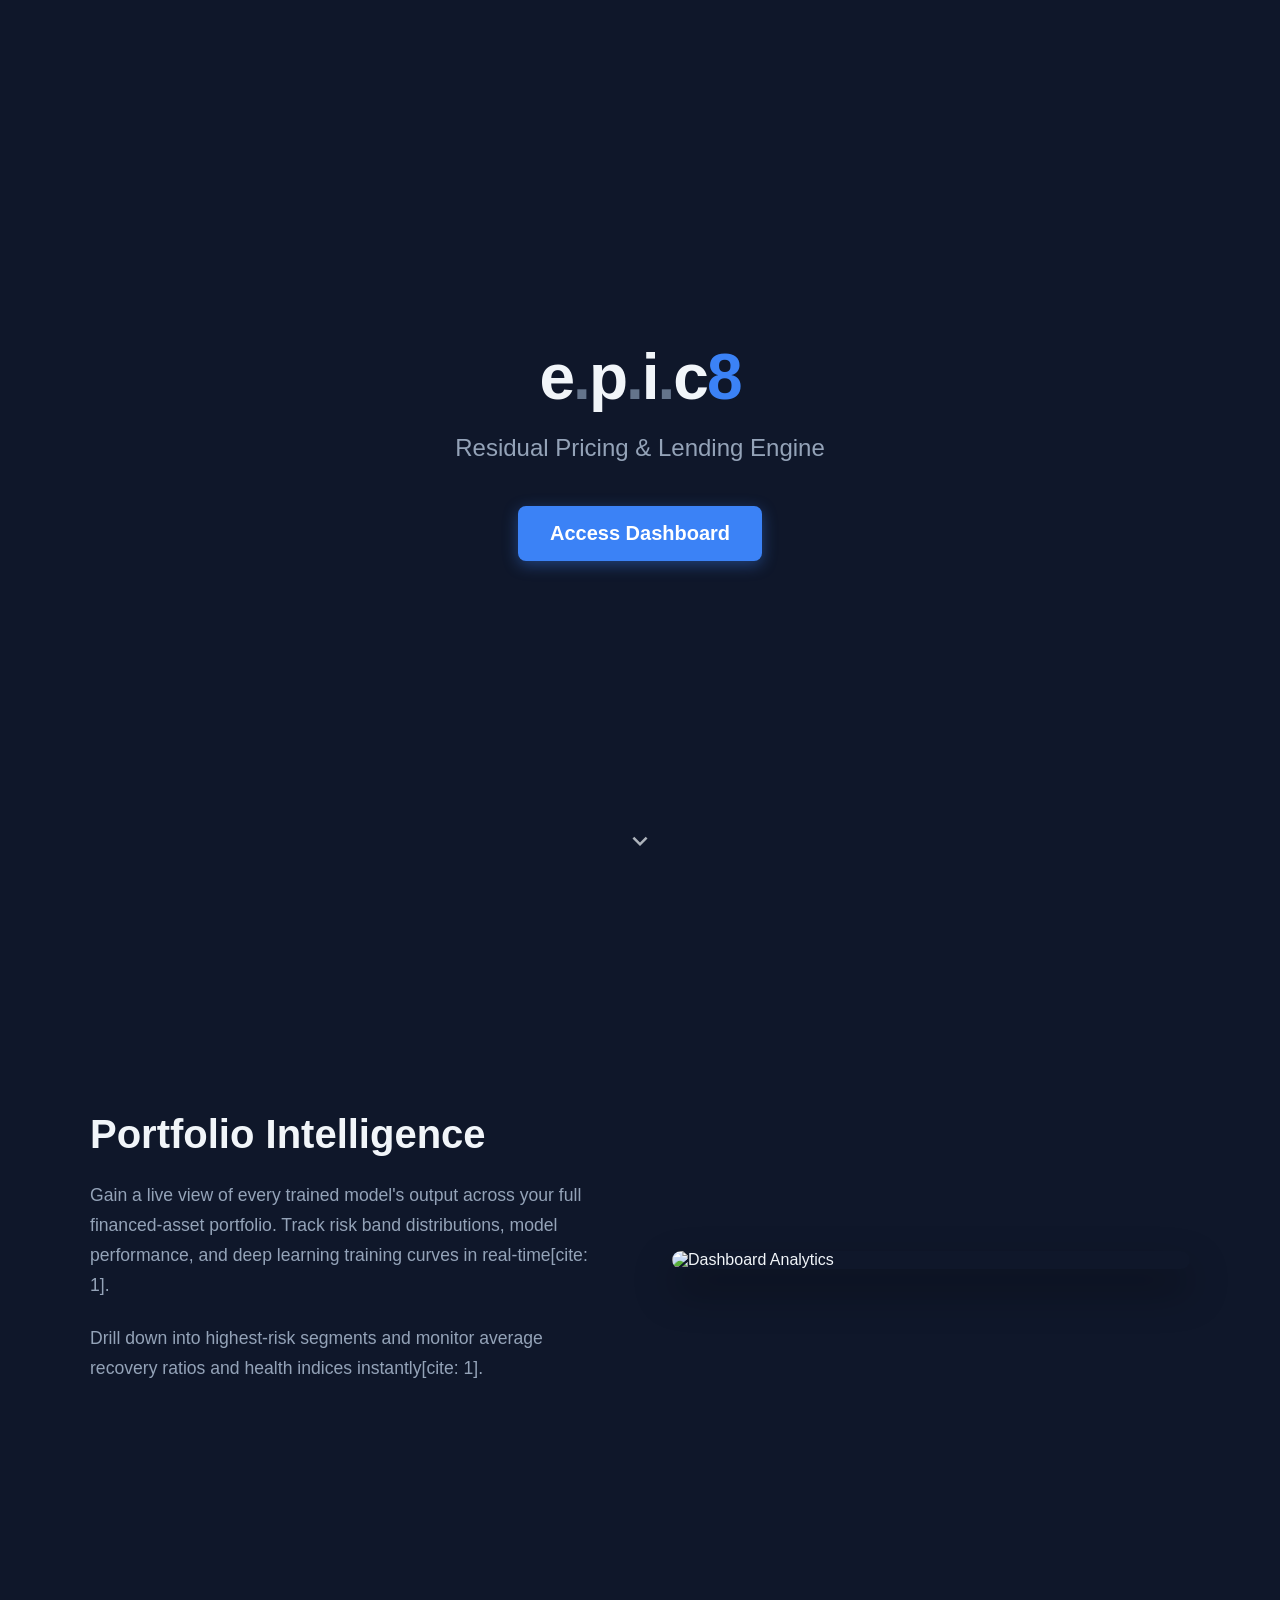
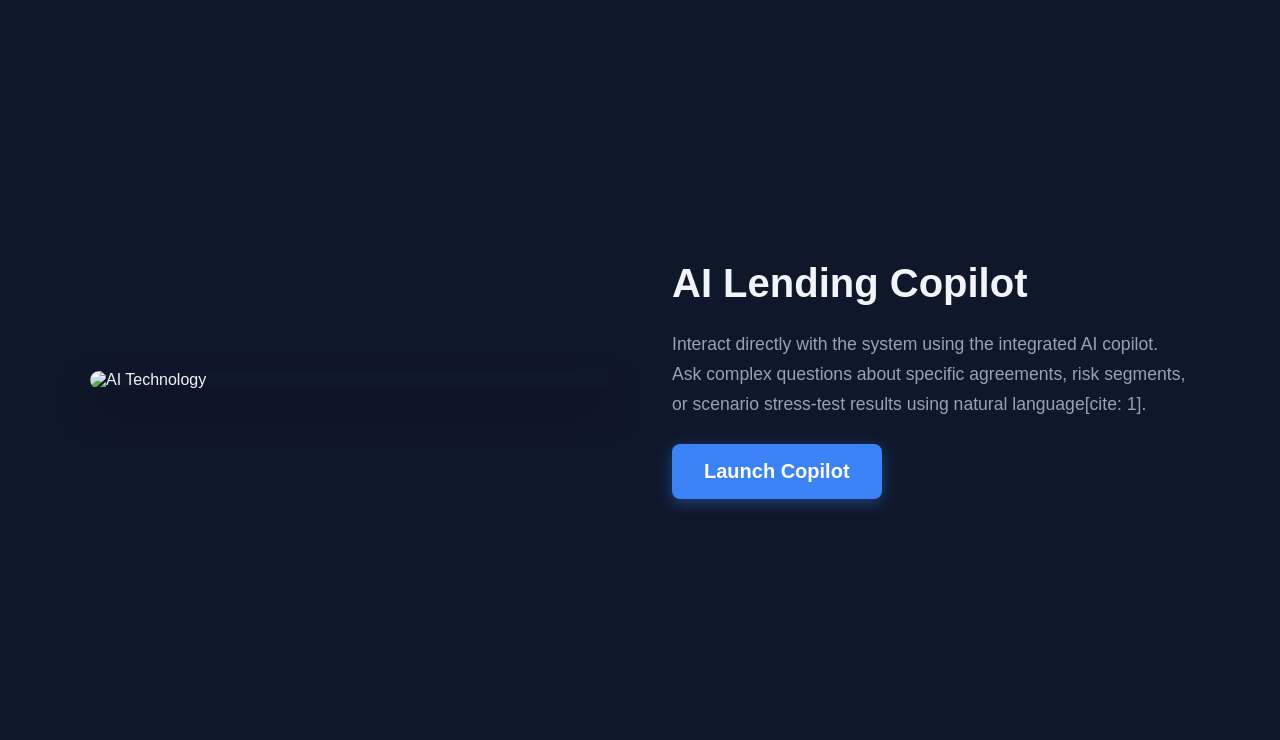
==== frontend/welcome.html @ 8f87a844 "Initial Commit" ====
<!DOCTYPE html>
<html lang="en">
<head>
<meta charset="UTF-8">
<meta name="viewport" content="width=device-width, initial-scale=1.0">
<title>Welcome - TVS Credit EPIC 8</title>
<style>
  :root {
    --bg-dark: #0f172a;
    --bg-card: #1e293b;
    --text-main: #f1f5f9;
    --text-muted: #94a3b8;
    --accent: #3b82f6;
    --accent-hover: #2563eb;
  }

  * {
    margin: 0;
    padding: 0;
    box-sizing: border-box;
  }

  html {
    scroll-behavior: smooth;
  }

  body {
    font-family: -apple-system, BlinkMacSystemFont, "Segoe UI", Roboto, Helvetica, Arial, sans-serif;
    background-color: var(--bg-dark);
    color: var(--text-main);
    overflow-x: hidden;
  }

  /* --- BRANDING --- */
  .brand-mark {
    font-size: 4rem;
    font-weight: 800;
    letter-spacing: -2px;
    margin-bottom: 1rem;
  }
  .brand-mark span { color: #64748b; }
  .brand-8 { color: var(--accent) !important; }
  
  /* --- HERO SECTION --- */
  .hero {
    height: 100vh;
    display: flex;
    flex-direction: column;
    align-items: center;
    justify-content: center;
    text-align: center;
    background: linear-gradient(rgba(15, 23, 42, 0.8), rgba(15, 23, 42, 0.95)), url('https://images.unsplash.com/photo-1551288049-bebda4e38f71?auto=format&fit=crop&q=80&w=2070') center/cover;
    padding: 2rem;
    position: relative;
  }

  .hero p {
    font-size: 1.5rem;
    color: var(--text-muted);
    max-width: 600px;
    margin-bottom: 2.5rem;
    line-height: 1.5;
  }

  .btn {
    display: inline-block;
    padding: 16px 32px;
    background-color: var(--accent);
    color: #fff;
    text-decoration: none;
    font-size: 1.25rem;
    font-weight: 600;
    border-radius: 8px;
    transition: all 0.3s ease;
    box-shadow: 0 4px 15px rgba(59, 130, 246, 0.4);
  }

  .btn:hover {
    background-color: var(--accent-hover);
    transform: translateY(-3px);
    box-shadow: 0 6px 20px rgba(59, 130, 246, 0.6);
  }

  .scroll-indicator {
    position: absolute;
    bottom: 40px;
    animation: bounce 2s infinite;
    opacity: 0.7;
  }
  .scroll-indicator svg {
    width: 30px;
    height: 30px;
    fill: var(--text-main);
  }

  @keyframes bounce {
    0%, 20%, 50%, 80%, 100% { transform: translateY(0); }
    40% { transform: translateY(-15px); }
    60% { transform: translateY(-7px); }
  }

  /* --- INFO SECTIONS --- */
  .section {
    min-height: 80vh;
    padding: 6rem 2rem;
    display: flex;
    align-items: center;
    justify-content: center;
  }

  .container {
    max-width: 1100px;
    width: 100%;
    display: flex;
    align-items: center;
    gap: 4rem;
  }

  .container.reverse {
    flex-direction: row-reverse;
  }

  .content {
    flex: 1;
  }

  .content h2 {
    font-size: 2.5rem;
    margin-bottom: 1.5rem;
  }

  .content p {
    font-size: 1.1rem;
    color: var(--text-muted);
    line-height: 1.7;
    margin-bottom: 1.5rem;
  }

  .image-wrapper {
    flex: 1;
    border-radius: 12px;
    overflow: hidden;
    box-shadow: 0 20px 40px rgba(0,0,0,0.4);
  }

  .image-wrapper img {
    width: 100%;
    height: auto;
    display: block;
    transition: transform 0.5s ease;
  }

  .image-wrapper:hover img {
    transform: scale(1.05);
  }

  /* --- SCROLL ANIMATIONS --- */
  .reveal {
    opacity: 0;
    transform: translateY(50px);
    transition: all 0.8s ease-out;
  }

  .reveal.active {
    opacity: 1;
    transform: translateY(0);
  }

  /* --- RESPONSIVE --- */
  @media (max-width: 768px) {
    .container, .container.reverse {
      flex-direction: column;
      text-align: center;
      gap: 2rem;
    }
    .brand-mark { font-size: 3rem; }
  }
</style>
</head>
<body>

  <!-- Hero Section -->
  <header class="hero">
    <div class="brand-mark reveal active">e<span>.</span>p<span>.</span>i<span>.</span>c<span class="brand-8">8</span></div>
    <p class="reveal active" style="transition-delay: 0.2s;">Residual Pricing &amp; Lending Engine</p>
    <div class="reveal active" style="transition-delay: 0.4s;">
      <a href="index.html" class="btn">Access Dashboard</a>
    </div>
    
    <div class="scroll-indicator">
      <svg viewBox="0 0 24 24"><path d="M7.41 8.59L12 13.17l4.59-4.58L18 10l-6 6-6-6 1.41-1.41z"/></svg>
    </div>
  </header>

  <!-- Feature Section 1 -->
  <section class="section bg-card">
    <div class="container reveal">
      <div class="content">
        <h2>Portfolio Intelligence</h2>
        <p>Gain a live view of every trained model's output across your full financed-asset portfolio. Track risk band distributions, model performance, and deep learning training curves in real-time[cite: 1].</p>
        <p>Drill down into highest-risk segments and monitor average recovery ratios and health indices instantly[cite: 1].</p>
      </div>
      <div class="image-wrapper">
        <img src="https://images.unsplash.com/photo-1661956602116-aa6865609028?auto=format&fit=crop&q=80&w=1000" alt="Dashboard Analytics">
      </div>
    </div>
  </section>

  <!-- Feature Section 2 -->
  <section class="section">
    <div class="container reverse reveal">
      <div class="content">
        <h2>AI Lending Copilot</h2>
        <p>Interact directly with the system using the integrated AI copilot. Ask complex questions about specific agreements, risk segments, or scenario stress-test results using natural language[cite: 1].</p>
        <a href="index.html" class="btn">Launch Copilot</a>
      </div>
      <div class="image-wrapper">
        <img src="https://images.unsplash.com/photo-1620712943543-bcc4688e7485?auto=format&fit=crop&q=80&w=1000" alt="AI Technology">
      </div>
    </div>
  </section>

  <script>
    // Intersection Observer for scroll animations
    const revealElements = document.querySelectorAll('.reveal:not(.active)');

    const revealObserver = new IntersectionObserver((entries, observer) => {
      entries.forEach(entry => {
        if (entry.isIntersecting) {
          entry.target.classList.add('active');
          observer.unobserve(entry.target);
        }
      });
    }, {
      root: null,
      threshold: 0.15, 
      rootMargin: "0px 0px -50px 0px"
    });

    revealElements.forEach(el => revealObserver.observe(el));
  </script>
</body>
</html>
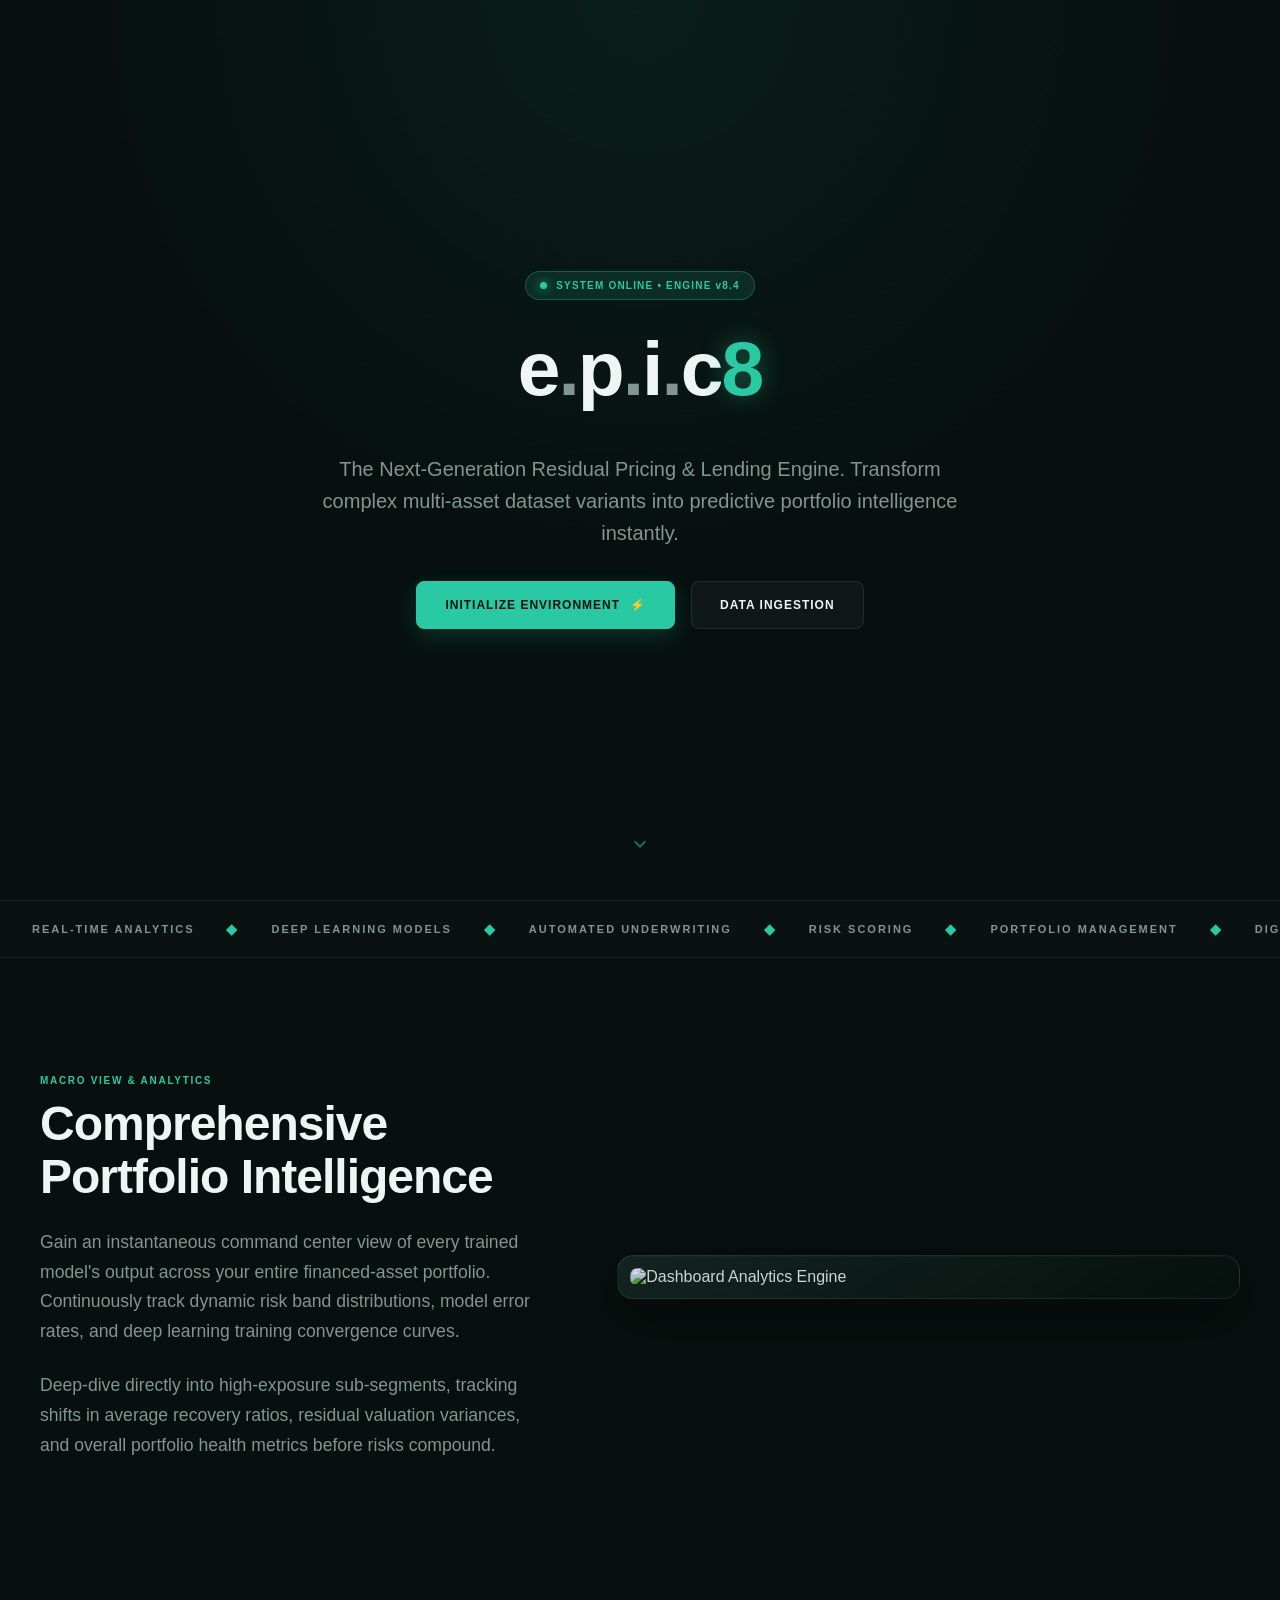
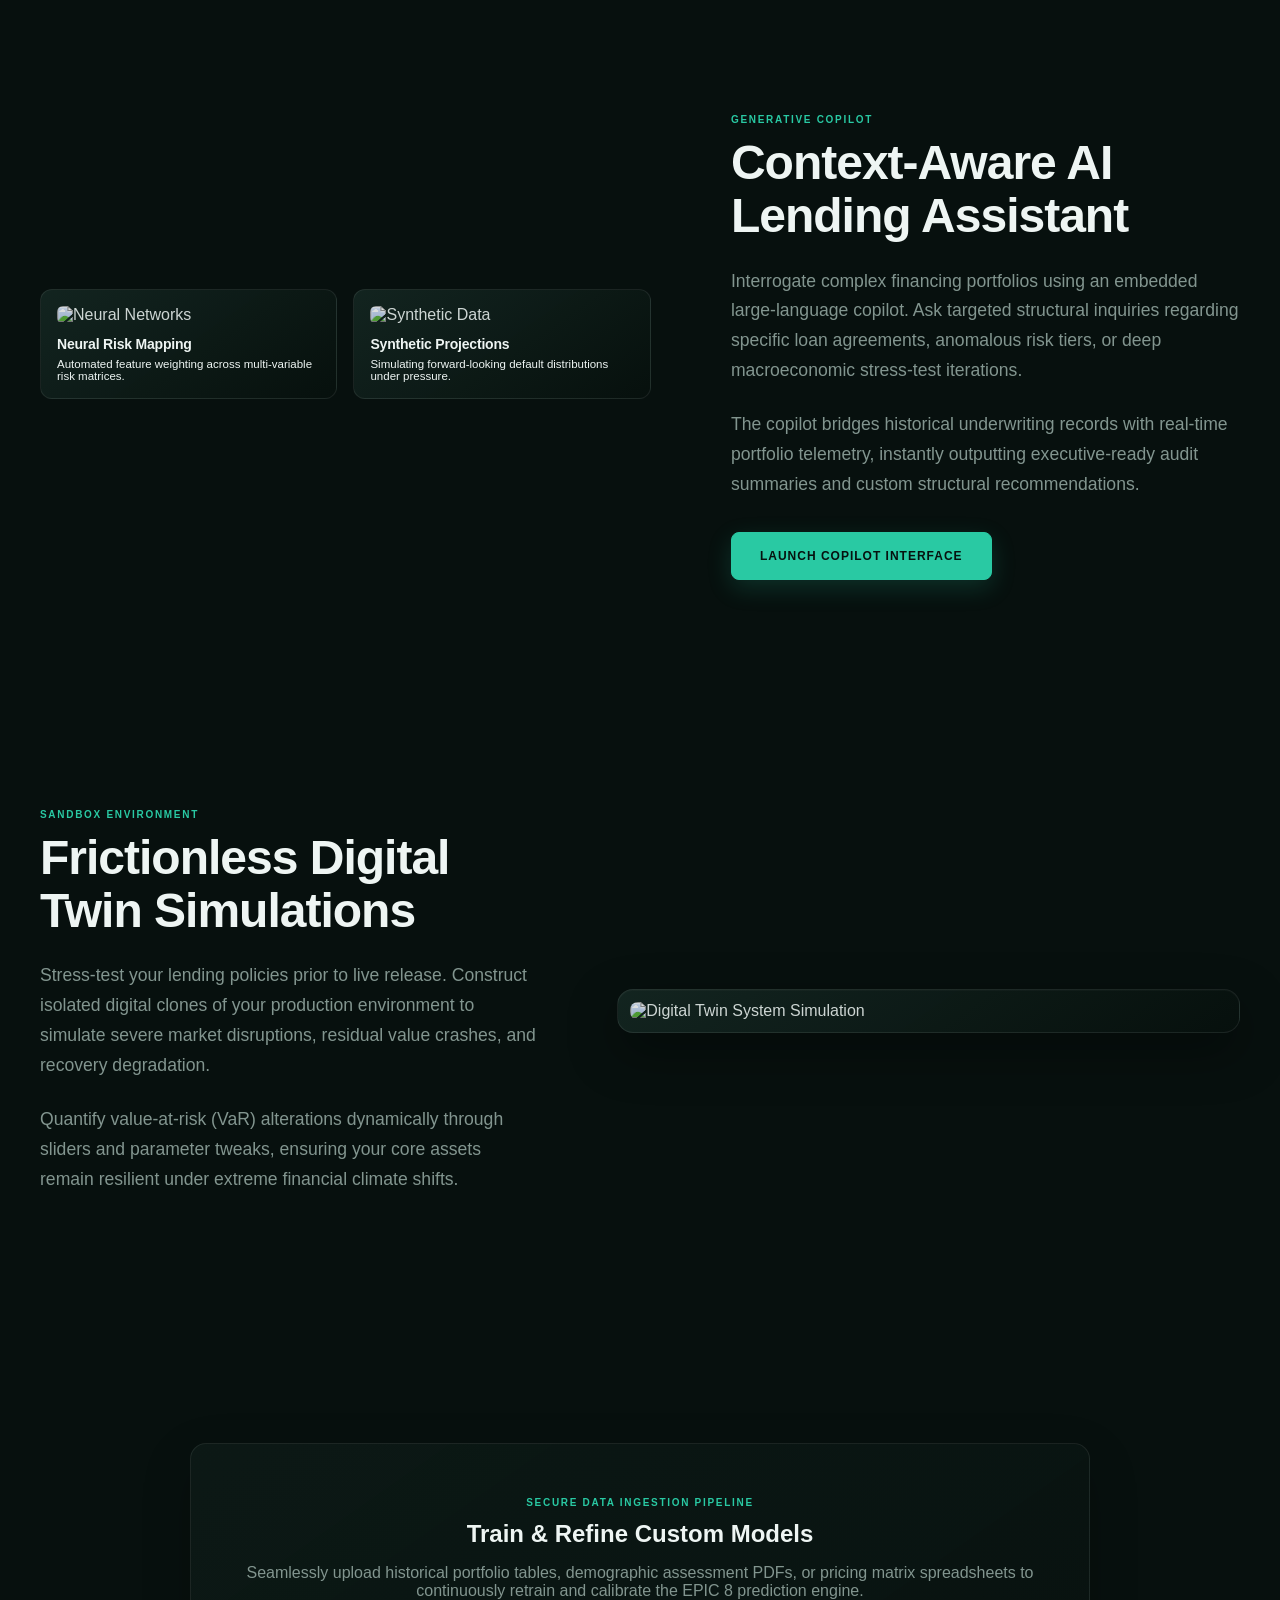
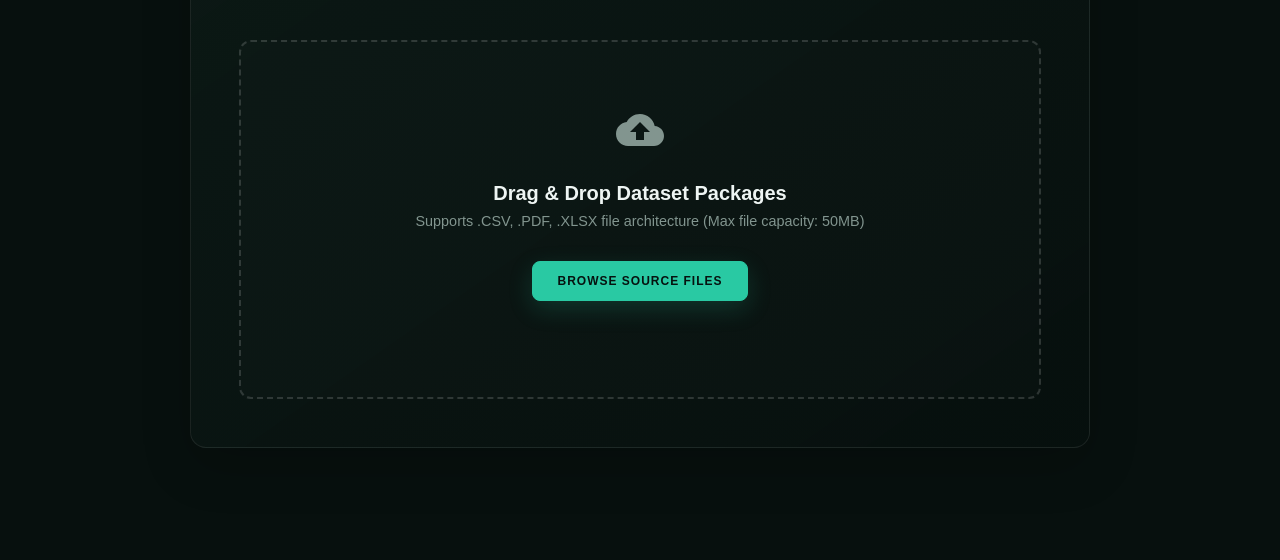
==== commit f4a3a70d: "Updated README.md" ====
--- a/frontend/welcome.html
+++ b/frontend/welcome.html
@@ -5,13 +5,21 @@
 <meta name="viewport" content="width=device-width, initial-scale=1.0">
 <title>Welcome - TVS Credit EPIC 8</title>
 <style>
+  /* =========================================================
+     DIGITAL TWIN THEME VARIABLES
+  ========================================================= */
   :root {
-    --bg-dark: #0f172a;
-    --bg-card: #1e293b;
-    --text-main: #f1f5f9;
-    --text-muted: #94a3b8;
-    --accent: #3b82f6;
-    --accent-hover: #2563eb;
+    --dt-bg: #07100e;
+    --dt-panel: rgba(13, 25, 22, 0.88);
+    --dt-panel-2: rgba(18, 34, 30, 0.72);
+    --dt-border: rgba(255, 255, 255, 0.08);
+    --dt-border-bright: rgba(41, 201, 163, 0.30);
+    --dt-accent: #29c9a3;
+    --dt-accent-hover: #2fe0b7;
+    --dt-accent-soft: rgba(41, 201, 163, 0.12);
+    --dt-text: #eef5f3;
+    --dt-muted: #82958f;
+    --dt-radius: 16px;
   }
 
   * {
@@ -26,94 +34,245 @@
 
   body {
     font-family: -apple-system, BlinkMacSystemFont, "Segoe UI", Roboto, Helvetica, Arial, sans-serif;
-    background-color: var(--bg-dark);
-    color: var(--text-main);
+    background-color: var(--dt-bg);
+    color: var(--dt-text);
     overflow-x: hidden;
   }
 
-  /* --- BRANDING --- */
-  .brand-mark {
-    font-size: 4rem;
+  /* =========================================================
+     TYPOGRAPHY & BADGES
+  ========================================================= */
+  .kicker {
+    display: inline-block;
+    margin-bottom: 12px;
+    color: var(--dt-accent);
+    font-size: 10px;
     font-weight: 800;
-    letter-spacing: -2px;
-    margin-bottom: 1rem;
-  }
-  .brand-mark span { color: #64748b; }
-  .brand-8 { color: var(--accent) !important; }
-  
-  /* --- HERO SECTION --- */
+    letter-spacing: 1.7px;
+    text-transform: uppercase;
+  }
+
+  .status-badge {
+    display: inline-flex;
+    align-items: center;
+    gap: 9px;
+    padding: 8px 14px;
+    margin-bottom: 24px;
+    border: 1px solid var(--dt-border-bright);
+    border-radius: 999px;
+    background: var(--dt-accent-soft);
+    color: var(--dt-accent);
+    font-size: 10px;
+    font-weight: 800;
+    letter-spacing: 1.2px;
+    white-space: nowrap;
+    backdrop-filter: blur(10px);
+  }
+
+  .live-dot {
+    width: 7px;
+    height: 7px;
+    border-radius: 50%;
+    background: var(--dt-accent);
+    box-shadow: 0 0 12px var(--dt-accent);
+    animation: dtPulse 1.7s infinite;
+  }
+
+  @keyframes dtPulse {
+    0%, 100% { opacity: 1; transform: scale(1); }
+    50% { opacity: .45; transform: scale(.75); }
+  }
+
+  /* =========================================================
+     BUTTONS (DT STYLIZED)
+  ========================================================= */
+  .btn-group {
+    display: flex;
+    gap: 16px;
+    justify-content: center;
+    margin-top: 32px;
+  }
+
+  .btn {
+    display: inline-flex;
+    align-items: center;
+    justify-content: center;
+    gap: 10px;
+    min-width: 160px;
+    padding: 16px 28px;
+    border-radius: 8px;
+    border: 1px solid var(--dt-border);
+    background: rgba(255,255,255,.035);
+    color: var(--dt-text);
+    font-size: 12px;
+    font-weight: 800;
+    letter-spacing: 1px;
+    text-transform: uppercase;
+    text-decoration: none;
+    cursor: pointer;
+    transition: all 0.3s cubic-bezier(0.16, 1, 0.3, 1);
+  }
+
+  .btn:hover {
+    transform: translateY(-2px);
+    border-color: rgba(255,255,255,.2);
+    background: rgba(255,255,255,.05);
+  }
+
+  .btn.primary {
+    border-color: var(--dt-accent);
+    background: var(--dt-accent);
+    color: #06120f;
+    box-shadow: 0 8px 25px rgba(41,201,163,.18);
+  }
+
+  .btn.primary:hover {
+    box-shadow: 0 10px 30px rgba(41,201,163,.30);
+    background: var(--dt-accent-hover);
+  }
+
+  /* =========================================================
+     HERO SECTION
+  ========================================================= */
   .hero {
-    height: 100vh;
+    min-height: 100vh;
     display: flex;
     flex-direction: column;
     align-items: center;
     justify-content: center;
     text-align: center;
-    background: linear-gradient(rgba(15, 23, 42, 0.8), rgba(15, 23, 42, 0.95)), url('https://images.unsplash.com/photo-1551288049-bebda4e38f71?auto=format&fit=crop&q=80&w=2070') center/cover;
+    position: relative;
     padding: 2rem;
+    background: 
+      radial-gradient(circle at 50% 0%, rgba(41, 201, 163, 0.08) 0%, transparent 50%),
+      linear-gradient(rgba(7, 16, 14, 0.8), rgba(7, 16, 14, 0.95)), 
+      url('https://images.unsplash.com/photo-1550751827-4bd374c3f58b?auto=format&fit=crop&q=80&w=2070') center/cover fixed;
+  }
+
+  .hero::after {
+    content: "";
+    position: absolute;
+    bottom: 0;
+    left: 0;
+    right: 0;
+    height: 150px;
+    background: linear-gradient(to top, var(--dt-bg), transparent);
+  }
+
+  .brand-mark {
+    font-size: clamp(3.5rem, 6vw, 6rem);
+    font-weight: 900;
+    letter-spacing: -2px;
+    margin-bottom: 1rem;
     position: relative;
-  }
-
-  .hero p {
-    font-size: 1.5rem;
-    color: var(--text-muted);
-    max-width: 600px;
-    margin-bottom: 2.5rem;
-    line-height: 1.5;
-  }
-
-  .btn {
-    display: inline-block;
-    padding: 16px 32px;
-    background-color: var(--accent);
-    color: #fff;
-    text-decoration: none;
-    font-size: 1.25rem;
-    font-weight: 600;
-    border-radius: 8px;
-    transition: all 0.3s ease;
-    box-shadow: 0 4px 15px rgba(59, 130, 246, 0.4);
-  }
-
-  .btn:hover {
-    background-color: var(--accent-hover);
-    transform: translateY(-3px);
-    box-shadow: 0 6px 20px rgba(59, 130, 246, 0.6);
+    z-index: 2;
+    animation: fadeInDown 1s ease-out;
+  }
+  
+  .brand-mark span { color: var(--dt-muted); }
+  .brand-8 { color: var(--dt-accent) !important; text-shadow: 0 0 25px rgba(41,201,163,0.4); }
+
+  .hero .subtitle {
+    font-size: clamp(1rem, 2vw, 1.25rem);
+    color: var(--dt-muted);
+    max-width: 650px;
+    margin: 1.5rem auto 0;
+    line-height: 1.6;
+    position: relative;
+    z-index: 2;
+    animation: fadeInUp 1s ease-out 0.2s both;
   }
 
   .scroll-indicator {
     position: absolute;
     bottom: 40px;
     animation: bounce 2s infinite;
-    opacity: 0.7;
-  }
+    opacity: 0.5;
+    z-index: 2;
+  }
+  
   .scroll-indicator svg {
-    width: 30px;
-    height: 30px;
-    fill: var(--text-main);
+    width: 24px;
+    height: 24px;
+    fill: var(--dt-accent);
   }
 
   @keyframes bounce {
     0%, 20%, 50%, 80%, 100% { transform: translateY(0); }
-    40% { transform: translateY(-15px); }
-    60% { transform: translateY(-7px); }
-  }
-
-  /* --- INFO SECTIONS --- */
+    40% { transform: translateY(-10px); }
+    60% { transform: translateY(-5px); }
+  }
+
+  @keyframes fadeInDown {
+    from { opacity: 0; transform: translateY(-20px); }
+    to { opacity: 1; transform: translateY(0); }
+  }
+
+  @keyframes fadeInUp {
+    from { opacity: 0; transform: translateY(20px); }
+    to { opacity: 1; transform: translateY(0); }
+  }
+
+  /* =========================================================
+     MARQUEE
+  ========================================================= */
+  .marquee-container {
+    width: 100%;
+    background: rgba(255,255,255,0.01);
+    border-top: 1px solid var(--dt-border);
+    border-bottom: 1px solid var(--dt-border);
+    overflow: hidden;
+    padding: 1.25rem 0;
+    display: flex;
+    white-space: nowrap;
+    position: relative;
+    z-index: 10;
+  }
+
+  .marquee-content {
+    display: flex;
+    animation: marquee 30s linear infinite;
+  }
+
+  .marquee-item {
+    font-size: 11px;
+    font-weight: 800;
+    color: var(--dt-muted);
+    text-transform: uppercase;
+    letter-spacing: 2px;
+    padding: 0 2rem;
+    display: flex;
+    align-items: center;
+    gap: 2rem;
+  }
+
+  .marquee-item span {
+    color: var(--dt-accent);
+    font-size: 14px;
+  }
+
+  @keyframes marquee {
+    0% { transform: translateX(0); }
+    100% { transform: translateX(-50%); }
+  }
+
+  /* =========================================================
+     INFO SECTIONS & GLASS PANELS
+  ========================================================= */
   .section {
-    min-height: 80vh;
-    padding: 6rem 2rem;
+    padding: 7rem 2rem;
     display: flex;
     align-items: center;
     justify-content: center;
+    position: relative;
   }
 
   .container {
-    max-width: 1100px;
+    max-width: 1200px;
     width: 100%;
     display: flex;
     align-items: center;
-    gap: 4rem;
+    gap: 5rem;
   }
 
   .container.reverse {
@@ -125,40 +284,212 @@
   }
 
   .content h2 {
-    font-size: 2.5rem;
+    font-size: clamp(2rem, 4vw, 3rem);
+    line-height: 1.1;
     margin-bottom: 1.5rem;
+    letter-spacing: -1px;
   }
 
   .content p {
     font-size: 1.1rem;
-    color: var(--text-muted);
+    color: var(--dt-muted);
     line-height: 1.7;
     margin-bottom: 1.5rem;
   }
 
+  /* Stylized Image Panel matching DT cards with hover zoom animation */
   .image-wrapper {
-    flex: 1;
-    border-radius: 12px;
+    flex: 1.2;
+    position: relative;
+    padding: 12px;
+    background: linear-gradient(145deg, rgba(20, 38, 33, .92), rgba(7, 16, 14, .94));
+    border: 1px solid var(--dt-border);
+    border-radius: var(--dt-radius);
+    box-shadow: 0 18px 50px rgba(0, 0, 0, .4), inset 0 1px 0 rgba(255,255,255,.025);
     overflow: hidden;
-    box-shadow: 0 20px 40px rgba(0,0,0,0.4);
+    transition: transform 0.6s cubic-bezier(0.16, 1, 0.3, 1), border-color 0.6s, box-shadow 0.6s;
+  }
+
+  .image-wrapper::before {
+    content: "";
+    position: absolute;
+    left: 0;
+    top: 32px;
+    bottom: 32px;
+    width: 3px;
+    border-radius: 0 4px 4px 0;
+    background: var(--dt-accent);
+    opacity: .75;
+    z-index: 2;
+  }
+
+  .image-wrapper:hover {
+    transform: translateY(-8px) scale(1.01);
+    border-color: var(--dt-border-bright);
+    box-shadow: 0 25px 60px rgba(41, 201, 163, 0.15), inset 0 1px 0 rgba(255,255,255,.05);
   }
 
   .image-wrapper img {
     width: 100%;
     height: auto;
     display: block;
-    transition: transform 0.5s ease;
+    border-radius: 8px;
+    opacity: 0.85;
+    transition: transform 0.8s cubic-bezier(0.16, 1, 0.3, 1), opacity 0.4s;
   }
 
   .image-wrapper:hover img {
-    transform: scale(1.05);
-  }
-
-  /* --- SCROLL ANIMATIONS --- */
+    transform: scale(1.06);
+    opacity: 1;
+  }
+
+  /* Feature Grid Layout for multi-image sections */
+  .feature-grid {
+    display: grid;
+    grid-template-columns: 1fr 1fr;
+    gap: 16px;
+    flex: 1.2;
+  }
+
+  .feature-sub-card {
+    background: linear-gradient(145deg, rgba(20, 38, 33, .92), rgba(7, 16, 14, .94));
+    border: 1px solid var(--dt-border);
+    border-radius: 12px;
+    padding: 16px;
+    transition: transform 0.4s ease, border-color 0.4s ease;
+  }
+
+  .feature-sub-card:hover {
+    transform: translateY(-5px);
+    border-color: var(--dt-border-bright);
+  }
+
+  .feature-sub-card img {
+    width: 100%;
+    height: 140px;
+    object-fit: cover;
+    border-radius: 6px;
+    margin-bottom: 12px;
+    opacity: 0.85;
+    transition: opacity 0.3s;
+  }
+
+  .feature-sub-card:hover img {
+    opacity: 1;
+  }
+
+  .feature-sub-card h4 {
+    font-size: 14px;
+    margin-bottom: 6px;
+    letter-spacing: -0.2px;
+  }
+
+  .feature-sub-card p {
+    font-size: 11.5px !important;
+    margin-bottom: 0 !important;
+  }
+
+  /* =========================================================
+     UPLOAD SECTION (DATA INGESTION)
+  ========================================================= */
+  .upload-section {
+    width: 100%;
+    max-width: 900px;
+    margin: 0 auto;
+    text-align: center;
+    padding: 3rem;
+    background: linear-gradient(145deg, rgba(20, 38, 33, .4), rgba(7, 16, 14, .6));
+    border: 1px solid var(--dt-border);
+    border-radius: var(--dt-radius);
+    box-shadow: 0 18px 50px rgba(0, 0, 0, .2);
+  }
+
+  .upload-zone {
+    margin-top: 2.5rem;
+    border: 2px dashed rgba(255, 255, 255, 0.15);
+    border-radius: 12px;
+    padding: 4rem 2rem;
+    background: rgba(255, 255, 255, 0.01);
+    transition: all 0.3s ease;
+    position: relative;
+    cursor: pointer;
+  }
+
+  .upload-zone:hover {
+    border-color: rgba(41, 201, 163, 0.4);
+    background: rgba(41, 201, 163, 0.02);
+  }
+
+  .upload-zone.dragover {
+    border-color: var(--dt-accent);
+    background: var(--dt-accent-soft);
+    transform: scale(1.02);
+  }
+
+  .upload-icon {
+    width: 48px;
+    height: 48px;
+    fill: var(--dt-muted);
+    margin-bottom: 1.5rem;
+    transition: fill 0.3s, transform 0.3s;
+  }
+
+  .upload-zone:hover .upload-icon {
+    fill: var(--dt-accent);
+    transform: translateY(-5px);
+  }
+
+  .upload-zone h3 {
+    font-size: 1.25rem;
+    margin-bottom: 0.5rem;
+  }
+
+  .upload-zone p {
+    color: var(--dt-muted);
+    font-size: 0.9rem;
+    margin-bottom: 2rem;
+  }
+
+  input[type="file"] {
+    display: none;
+  }
+
+  .file-list {
+    margin-top: 2rem;
+    text-align: left;
+    display: flex;
+    flex-direction: column;
+    gap: 12px;
+  }
+
+  .file-item {
+    background: rgba(0,0,0,0.3);
+    padding: 16px 20px;
+    border-radius: 8px;
+    border: 1px solid var(--dt-border);
+    display: flex;
+    justify-content: space-between;
+    align-items: center;
+    animation: slideIn 0.4s cubic-bezier(0.16, 1, 0.3, 1) forwards;
+  }
+
+  .file-item strong {
+    font-size: 14px;
+    color: var(--dt-text);
+  }
+
+  @keyframes slideIn {
+    from { opacity: 0; transform: translateY(15px); }
+    to { opacity: 1; transform: translateY(0); }
+  }
+
+  /* =========================================================
+     ANIMATIONS SCROLL REVEAL
+  ========================================================= */
   .reveal {
     opacity: 0;
-    transform: translateY(50px);
-    transition: all 0.8s ease-out;
+    transform: translateY(40px);
+    transition: opacity 0.8s cubic-bezier(0.16, 1, 0.3, 1), transform 0.8s cubic-bezier(0.16, 1, 0.3, 1);
   }
 
   .reveal.active {
@@ -166,14 +497,32 @@
     transform: translateY(0);
   }
 
-  /* --- RESPONSIVE --- */
-  @media (max-width: 768px) {
+  /* =========================================================
+     RESPONSIVE
+  ========================================================= */
+  @media (max-width: 992px) {
     .container, .container.reverse {
       flex-direction: column;
       text-align: center;
-      gap: 2rem;
+      gap: 3rem;
     }
-    .brand-mark { font-size: 3rem; }
+    
+    .image-wrapper::before, .feature-sub-card::before {
+      display: none;
+    }
+    
+    .feature-grid {
+      grid-template-columns: 1fr;
+      width: 100%;
+    }
+    
+    .btn-group {
+      flex-direction: column;
+    }
+    
+    .btn {
+      width: 100%;
+    }
   }
 </style>
 </head>
@@ -181,10 +530,26 @@
 
   <!-- Hero Section -->
   <header class="hero">
-    <div class="brand-mark reveal active">e<span>.</span>p<span>.</span>i<span>.</span>c<span class="brand-8">8</span></div>
-    <p class="reveal active" style="transition-delay: 0.2s;">Residual Pricing &amp; Lending Engine</p>
-    <div class="reveal active" style="transition-delay: 0.4s;">
-      <a href="index.html" class="btn">Access Dashboard</a>
+    <div class="status-badge reveal active">
+      <span class="live-dot"></span>
+      SYSTEM ONLINE • ENGINE v8.4
+    </div>
+    
+    <div class="brand-mark reveal active">
+      e<span>.</span>p<span>.</span>i<span>.</span>c<span class="brand-8">8</span>
+    </div>
+    
+    <p class="subtitle reveal active">
+      The Next-Generation Residual Pricing &amp; Lending Engine. Transform complex multi-asset dataset variants into predictive portfolio intelligence instantly.
+    </p>
+    
+    <div class="btn-group reveal active">
+      <a href="index.html" class="btn primary">
+        Initialize Environment <span>⚡</span>
+      </a>
+      <a href="#ingestion" class="btn">
+        Data Ingestion
+      </a>
     </div>
     
     <div class="scroll-indicator">
@@ -192,38 +557,99 @@
     </div>
   </header>
 
-  <!-- Feature Section 1 -->
-  <section class="section bg-card">
+  <!-- Marquee Banner -->
+  <div class="marquee-container">
+    <div class="marquee-content">
+      <div class="marquee-item">
+        Real-time Analytics <span>◆</span> Deep Learning Models <span>◆</span> Automated Underwriting <span>◆</span> Risk Scoring <span>◆</span> Portfolio Management <span>◆</span> Digital Twin Simulation <span>◆</span>
+      </div>
+      <div class="marquee-item">
+        Real-time Analytics <span>◆</span> Deep Learning Models <span>◆</span> Automated Underwriting <span>◆</span> Risk Scoring <span>◆</span> Portfolio Management <span>◆</span> Digital Twin Simulation <span>◆</span>
+      </div>
+    </div>
+  </div>
+
+  <!-- Feature Section 1: Portfolio Intelligence -->
+  <section class="section">
     <div class="container reveal">
       <div class="content">
-        <h2>Portfolio Intelligence</h2>
-        <p>Gain a live view of every trained model's output across your full financed-asset portfolio. Track risk band distributions, model performance, and deep learning training curves in real-time[cite: 1].</p>
-        <p>Drill down into highest-risk segments and monitor average recovery ratios and health indices instantly[cite: 1].</p>
+        <span class="kicker">MACRO VIEW & ANALYTICS</span>
+        <h2>Comprehensive Portfolio Intelligence</h2>
+        <p>Gain an instantaneous command center view of every trained model's output across your entire financed-asset portfolio. Continuously track dynamic risk band distributions, model error rates, and deep learning training convergence curves.</p>
+        <p>Deep-dive directly into high-exposure sub-segments, tracking shifts in average recovery ratios, residual valuation variances, and overall portfolio health metrics before risks compound.</p>
       </div>
       <div class="image-wrapper">
-        <img src="https://images.unsplash.com/photo-1661956602116-aa6865609028?auto=format&fit=crop&q=80&w=1000" alt="Dashboard Analytics">
+        <img src="https://images.unsplash.com/photo-1551288049-bebda4e38f71?auto=format&fit=crop&q=80&w=1200" alt="Dashboard Analytics Engine">
       </div>
     </div>
   </section>
 
-  <!-- Feature Section 2 -->
+  <!-- Feature Section 2: AI Copilot & Automated Underwriting -->
   <section class="section">
     <div class="container reverse reveal">
       <div class="content">
-        <h2>AI Lending Copilot</h2>
-        <p>Interact directly with the system using the integrated AI copilot. Ask complex questions about specific agreements, risk segments, or scenario stress-test results using natural language[cite: 1].</p>
-        <a href="index.html" class="btn">Launch Copilot</a>
+        <span class="kicker">GENERATIVE COPILOT</span>
+        <h2>Context-Aware AI Lending Assistant</h2>
+        <p>Interrogate complex financing portfolios using an embedded large-language copilot. Ask targeted structural inquiries regarding specific loan agreements, anomalous risk tiers, or deep macroeconomic stress-test iterations.</p>
+        <p>The copilot bridges historical underwriting records with real-time portfolio telemetry, instantly outputting executive-ready audit summaries and custom structural recommendations.</p>
+        <div style="margin-top: 2rem;">
+          <a href="index.html" class="btn primary">Launch Copilot Interface</a>
+        </div>
+      </div>
+      <div class="feature-grid">
+        <div class="feature-sub-card">
+          <img src="https://images.unsplash.com/photo-1526374965328-7f61d4dc18c5?auto=format&fit=crop&q=80&w=600" alt="Neural Networks">
+          <h4>Neural Risk Mapping</h4>
+          <p>Automated feature weighting across multi-variable risk matrices.</p>
+        </div>
+        <div class="feature-sub-card">
+          <img src="https://images.unsplash.com/photo-1618005182384-a83a8bd57fbe?auto=format&fit=crop&q=80&w=600" alt="Synthetic Data">
+          <h4>Synthetic Projections</h4>
+          <p>Simulating forward-looking default distributions under pressure.</p>
+        </div>
+      </div>
+    </div>
+  </section>
+
+  <!-- Feature Section 3: Digital Twin Simulations -->
+  <section class="section">
+    <div class="container reveal">
+      <div class="content">
+        <span class="kicker">SANDBOX ENVIRONMENT</span>
+        <h2>Frictionless Digital Twin Simulations</h2>
+        <p>Stress-test your lending policies prior to live release. Construct isolated digital clones of your production environment to simulate severe market disruptions, residual value crashes, and recovery degradation.</p>
+        <p>Quantify value-at-risk (VaR) alterations dynamically through sliders and parameter tweaks, ensuring your core assets remain resilient under extreme financial climate shifts.</p>
       </div>
       <div class="image-wrapper">
-        <img src="https://images.unsplash.com/photo-1620712943543-bcc4688e7485?auto=format&fit=crop&q=80&w=1000" alt="AI Technology">
+        <img src="https://images.unsplash.com/photo-1451187580459-43490279c0fa?auto=format&fit=crop&q=80&w=1200" alt="Digital Twin System Simulation">
       </div>
     </div>
   </section>
 
+  <!-- Upload Section: Data Ingestion Terminal -->
+  <section class="section" id="ingestion">
+    <div class="upload-section reveal">
+      <span class="kicker">SECURE DATA INGESTION PIPELINE</span>
+      <h2>Train & Refine Custom Models</h2>
+      <p style="color: var(--dt-muted); margin-top: 1rem;">Seamlessly upload historical portfolio tables, demographic assessment PDFs, or pricing matrix spreadsheets to continuously retrain and calibrate the EPIC 8 prediction engine.</p>
+      
+      <div class="upload-zone" id="drop-zone">
+        <svg class="upload-icon" viewBox="0 0 24 24">
+          <path d="M19.35 10.04C18.67 6.59 15.64 4 12 4 9.11 4 6.6 5.64 5.36 8.04 2.34 8.36 0 10.91 0 14c0 3.31 2.69 6 6 6h13c2.76 0 5-2.24 5-5 0-2.64-2.05-4.78-4.65-4.96zM14 13v4h-4v-4H7l5-5 5 5h-3z"/>
+        </svg>
+        <h3>Drag & Drop Dataset Packages</h3>
+        <p>Supports .CSV, .PDF, .XLSX file architecture (Max file capacity: 50MB)</p>
+        <input type="file" id="file-upload" accept=".pdf,.csv,.xlsx" multiple>
+        <label for="file-upload" class="btn primary" style="min-width: auto; padding: 12px 24px;">Browse Source Files</label>
+        
+        <div class="file-list" id="file-list"></div>
+      </div>
+    </div>
+  </section>
+
   <script>
-    // Intersection Observer for scroll animations
+    // --- Scroll Intersection Animations ---
     const revealElements = document.querySelectorAll('.reveal:not(.active)');
-
     const revealObserver = new IntersectionObserver((entries, observer) => {
       entries.forEach(entry => {
         if (entry.isIntersecting) {
@@ -233,11 +659,73 @@
       });
     }, {
       root: null,
-      threshold: 0.15, 
-      rootMargin: "0px 0px -50px 0px"
+      threshold: 0.12, 
+      rootMargin: "0px 0px -40px 0px"
     });
 
     revealElements.forEach(el => revealObserver.observe(el));
+
+    // --- File Upload Logic with Dynamic UI Injection ---
+    const dropZone = document.getElementById('drop-zone');
+    const fileInput = document.getElementById('file-upload');
+    const fileList = document.getElementById('file-list');
+
+    ['dragenter', 'dragover', 'dragleave', 'drop'].forEach(eventName => {
+      dropZone.addEventListener(eventName, preventDefaults, false);
+      document.body.addEventListener(eventName, preventDefaults, false);
+    });
+
+    function preventDefaults (e) {
+      e.preventDefault();
+      e.stopPropagation();
+    }
+
+    ['dragenter', 'dragover'].forEach(eventName => {
+      dropZone.addEventListener(eventName, () => dropZone.classList.add('dragover'), false);
+    });
+
+    ['dragleave', 'drop'].forEach(eventName => {
+      dropZone.addEventListener(eventName, () => dropZone.classList.remove('dragover'), false);
+    });
+
+    dropZone.addEventListener('click', (e) => {
+      if (e.target.tagName !== 'LABEL' && e.target.tagName !== 'INPUT' && e.target.tagName !== 'BUTTON') {
+        fileInput.click();
+      }
+    });
+
+    dropZone.addEventListener('drop', (e) => {
+      const dt = e.dataTransfer;
+      const files = dt.files;
+      handleFiles(files);
+    });
+
+    fileInput.addEventListener('change', function() {
+      handleFiles(this.files);
+    });
+
+    function handleFiles(files) {
+      [...files].forEach(file => {
+        const item = document.createElement('div');
+        item.className = 'file-item';
+        
+        const size = (file.size / 1024 / 1024).toFixed(2) > 1 
+          ? `${(file.size / 1024 / 1024).toFixed(2)} MB` 
+          : `${(file.size / 1024).toFixed(2)} KB`;
+
+        item.innerHTML = `
+          <div style="display: flex; align-items: center; gap: 12px;">
+            <svg width="18" height="18" viewBox="0 0 24 24" fill="var(--dt-accent)"><path d="M14 2H6c-1.1 0-1.99.9-1.99 2L4 20c0 1.1.89 2 1.99 2H18c1.1 0 2-.9 2-2V8l-6-6zm2 16H8v-2h8v2zm0-4H8v-2h8v2zm-3-5V3.5L18.5 9H13z"/></svg>
+            <div>
+              <strong>${file.name}</strong>
+              <div style="color: var(--dt-muted); font-size: 10px; font-weight: 800; letter-spacing: 1px; margin-top: 2px;">SIZE: ${size}</div>
+            </div>
+          </div>
+          <span style="color: var(--dt-accent); font-weight: 800; font-size: 10px; letter-spacing: 1.2px; text-transform: uppercase; background: var(--dt-accent-soft); padding: 4px 10px; border-radius: 4px; border: 1px solid var(--dt-border-bright);">Ready for Pipeline</span>
+        `;
+        fileList.appendChild(item);
+      });
+    }
   </script>
 </body>
 </html>
